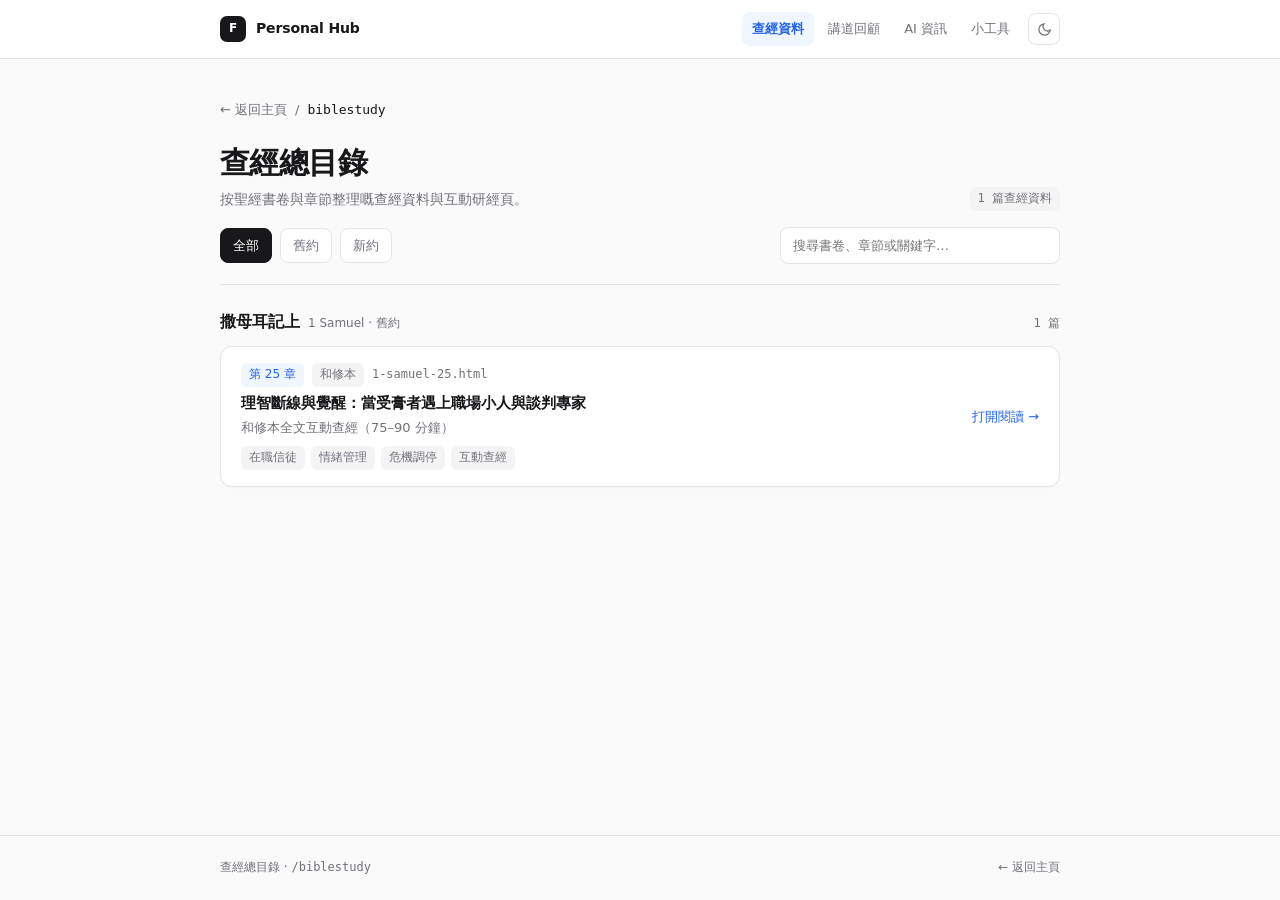
==== biblestudy/index.html @ 3cdf7207 "Redesign site as Personal Hub and add /biblestudy with 1 Samuel 25" ====
<!doctype html>
<html lang="zh-Hant">
<head>
  <meta charset="utf-8" />
  <meta name="viewport" content="width=device-width, initial-scale=1, viewport-fit=cover" />
  <link rel="icon" href="data:," />
  <title>查經總目錄 — Bible Study</title>
  <link rel="stylesheet" href="../assets/css/style.css" />
</head>
<body data-page="biblestudy">
  <header class="site-header">
    <div class="wrap header-inner">
      <a class="brand" href="../">
        <span class="brand-mark" aria-hidden="true">F</span>
        <span>Personal Hub</span>
      </a>
      <nav class="nav" aria-label="主要導覽">
        <a class="nav-primary" href="./">查經資料</a>
        <a href="../#mod-sermons">講道回顧</a>
        <a href="../#mod-ai">AI 資訊</a>
        <a class="hide-sm" href="../#mod-tools">小工具</a>
        <button id="themeToggle" class="theme-btn" type="button" aria-label="切換深淺模式" title="切換深淺模式"></button>
      </nav>
    </div>
  </header>

  <main>
    <div class="wrap stack-md">
      <!-- Breadcrumb -->
      <div class="breadcrumb">
        <a href="../">← 返回主頁</a>
        <span>/</span>
        <span class="mono">biblestudy</span>
      </div>

      <!-- Page Header -->
      <section class="page-head">
        <div class="head-row">
          <div>
            <h1 class="page-title">查經總目錄</h1>
            <p class="page-sub">按聖經書卷與章節整理嘅查經資料與互動研經頁。</p>
          </div>
          <span id="studyTotal" class="badge mono">1 篇查經資料</span>
        </div>

        <div class="search-row">
          <div id="testamentFilters" class="filters" role="group" aria-label="新舊約篩選">
            <button type="button" data-testament="all" class="pill-btn active">全部</button>
            <button type="button" data-testament="old" class="pill-btn">舊約</button>
            <button type="button" data-testament="new" class="pill-btn">新約</button>
          </div>
          <input id="studySearch" class="search-input" type="search" placeholder="搜尋書卷、章節或關鍵字…" aria-label="搜尋查經資料" />
        </div>
      </section>

      <!-- Directory List (dynamically hydrated from ../data/biblestudy.json, with static fallback) -->
      <div id="studyGroups" class="stack-md">
        <section class="book-group">
          <div class="book-head">
            <div class="book-head-left">
              <h2 class="book-name">撒母耳記上</h2>
              <span class="book-en">1 Samuel · 舊約</span>
            </div>
            <span class="book-en mono">1 篇</span>
          </div>
          <div class="card study-list">
            <a class="study-row" href="1-samuel-25.html">
              <div>
                <div class="study-meta">
                  <span class="badge badge-accent">第 25 章</span>
                  <span class="badge">和修本</span>
                  <span class="mono">1-samuel-25.html</span>
                </div>
                <h3 class="item-title">理智斷線與覺醒：當受膏者遇上職場小人與談判專家</h3>
                <p class="item-desc">和修本全文互動查經（75–90 分鐘）</p>
                <div class="tag-list">
                  <span class="badge">在職信徒</span>
                  <span class="badge">情緒管理</span>
                  <span class="badge">危機調停</span>
                  <span class="badge">互動查經</span>
                </div>
              </div>
              <span class="study-row-link">打開閱讀 →</span>
            </a>
          </div>
        </section>
      </div>
    </div>
  </main>

  <footer class="site-footer">
    <div class="wrap footer-inner">
      <span>查經總目錄 · <span class="mono">/biblestudy</span></span>
      <div class="footer-links">
        <a href="../">← 返回主頁</a>
      </div>
    </div>
  </footer>

  <script src="../assets/js/hub.js" defer></script>
</body>
</html>
---- assets/css/style.css ----
/* ==========================================================================
   Personal Hub — Clean & Minimal Design System
   Light mode default (Swiss Minimal) + optional Dark mode ([data-theme="dark"])
   ========================================================================== */

:root {
  --bg: #fafafa;
  --surface: #ffffff;
  --surface-2: #f4f4f5;
  --ink: #18181b;
  --muted: #71717a;
  --border: #e4e4e7;
  --border-hover: #a1a1aa;
  --accent: #18181b;
  --accent-ink: #ffffff;
  --link: #2563eb;
  --link-soft: #eff6ff;
  --radius: 12px;
  --radius-sm: 8px;
  --shadow-sm: 0 1px 2px rgba(15, 23, 42, 0.04);
  --font-sans: "PingFang TC", "Hiragino Sans", "Noto Sans TC", -apple-system, BlinkMacSystemFont, "Segoe UI", system-ui, sans-serif;
  --font-mono: ui-monospace, SFMono-Regular, Menlo, Monaco, Consolas, monospace;
}

[data-theme="dark"] {
  --bg: #111214;
  --surface: #181a1e;
  --surface-2: #202328;
  --ink: #f1f1f3;
  --muted: #989ba3;
  --border: #2a2d34;
  --border-hover: #525763;
  --accent: #f1f1f3;
  --accent-ink: #111214;
  --link: #7dd3fc;
  --link-soft: #1b2834;
  --shadow-sm: 0 1px 2px rgba(0, 0, 0, 0.25);
}

*,
*::before,
*::after {
  box-sizing: border-box;
}

html {
  scroll-behavior: smooth;
  -webkit-text-size-adjust: 100%;
}

body {
  margin: 0;
  font-family: var(--font-sans);
  font-size: 15px;
  line-height: 1.65;
  background-color: var(--bg);
  color: var(--ink);
  min-height: 100vh;
  display: flex;
  flex-direction: column;
  -webkit-font-smoothing: antialiased;
  transition: background-color 0.2s ease, color 0.2s ease;
}

a {
  color: inherit;
  text-decoration: none;
}

button,
input {
  font: inherit;
  color: inherit;
}

.wrap {
  width: 100%;
  max-width: 880px;
  margin: 0 auto;
  padding: 0 20px;
}

/* ---------------- Header ---------------- */
.site-header {
  position: sticky;
  top: 0;
  z-index: 40;
  background-color: var(--surface);
  border-bottom: 1px solid var(--border);
  transition: background-color 0.2s ease, border-color 0.2s ease;
}

.header-inner {
  height: 58px;
  display: flex;
  align-items: center;
  justify-content: space-between;
  gap: 16px;
}

.brand {
  display: inline-flex;
  align-items: center;
  gap: 10px;
  font-weight: 600;
  font-size: 14px;
  letter-spacing: -0.01em;
}

.brand-mark {
  width: 26px;
  height: 26px;
  border-radius: 7px;
  background-color: var(--accent);
  color: var(--accent-ink);
  display: inline-flex;
  align-items: center;
  justify-content: center;
  font-size: 12px;
  font-weight: 700;
}

.nav {
  display: flex;
  align-items: center;
  gap: 4px;
}

.nav a {
  padding: 6px 10px;
  border-radius: var(--radius-sm);
  font-size: 13px;
  color: var(--muted);
  transition: color 0.15s ease, background-color 0.15s ease;
}

.nav a:hover {
  color: var(--ink);
  background-color: var(--surface-2);
}

.nav a.nav-primary {
  background-color: var(--link-soft);
  color: var(--link);
  font-weight: 600;
}

.nav a.nav-primary:hover {
  opacity: 0.88;
}

.theme-btn {
  margin-left: 4px;
  width: 32px;
  height: 32px;
  border-radius: var(--radius-sm);
  border: 1px solid var(--border);
  background-color: var(--surface);
  color: var(--muted);
  display: inline-flex;
  align-items: center;
  justify-content: center;
  cursor: pointer;
  transition: border-color 0.15s ease, color 0.15s ease;
}

.theme-btn:hover {
  border-color: var(--border-hover);
  color: var(--ink);
}

/* ---------------- Main ---------------- */
main {
  flex: 1;
  padding: 40px 0 64px;
}

.stack-lg > * + * {
  margin-top: 40px;
}

.stack-md > * + * {
  margin-top: 24px;
}

.stack-sm > * + * {
  margin-top: 12px;
}

/* ---------------- Page Header & Filters ---------------- */
.page-head {
  display: flex;
  flex-direction: column;
  gap: 16px;
}

.head-row {
  display: flex;
  flex-wrap: wrap;
  align-items: flex-end;
  justify-content: space-between;
  gap: 12px;
}

.page-title {
  margin: 0;
  font-size: clamp(24px, 4vw, 30px);
  font-weight: 600;
  letter-spacing: -0.02em;
  line-height: 1.25;
}

.page-sub {
  margin: 6px 0 0;
  font-size: 14px;
  color: var(--muted);
}

.breadcrumb {
  display: flex;
  align-items: center;
  gap: 8px;
  font-size: 13px;
  color: var(--muted);
}

.breadcrumb a:hover {
  color: var(--ink);
}

.breadcrumb .mono {
  color: var(--ink);
  font-weight: 500;
}

.filters {
  display: flex;
  flex-wrap: wrap;
  align-items: center;
  gap: 8px;
}

.pill-btn {
  padding: 6px 12px;
  border-radius: var(--radius-sm);
  border: 1px solid var(--border);
  background-color: var(--surface);
  color: var(--muted);
  font-size: 13px;
  font-weight: 500;
  cursor: pointer;
  transition: all 0.15s ease;
}

.pill-btn:hover {
  color: var(--ink);
  border-color: var(--border-hover);
}

.pill-btn.active {
  background-color: var(--accent);
  border-color: var(--accent);
  color: var(--accent-ink);
}

.search-row {
  display: flex;
  flex-wrap: wrap;
  align-items: center;
  justify-content: space-between;
  gap: 12px;
  padding-bottom: 20px;
  border-bottom: 1px solid var(--border);
}

.search-input {
  width: 100%;
  max-width: 280px;
  padding: 7px 12px;
  border-radius: var(--radius-sm);
  border: 1px solid var(--border);
  background-color: var(--surface);
  font-size: 13px;
  outline: none;
  transition: border-color 0.15s ease;
}

.search-input:focus {
  border-color: var(--link);
}

/* ---------------- Sections ---------------- */
.section-head {
  display: flex;
  align-items: center;
  justify-content: space-between;
  gap: 12px;
  margin-bottom: 12px;
}

.section-title-group {
  display: flex;
  align-items: center;
  gap: 8px;
}

.section-title {
  margin: 0;
  font-size: 16px;
  font-weight: 600;
  letter-spacing: -0.01em;
}

.section-link {
  font-size: 13px;
  font-weight: 500;
  color: var(--link);
}

.section-link:hover {
  text-decoration: underline;
}

/* ---------------- Badges & Tags ---------------- */
.mono {
  font-family: var(--font-mono);
}

.badge {
  display: inline-flex;
  align-items: center;
  padding: 2px 8px;
  border-radius: 6px;
  font-size: 12px;
  font-weight: 500;
  background-color: var(--surface-2);
  color: var(--muted);
}

.badge-accent {
  background-color: var(--link-soft);
  color: var(--link);
}

.tag-list {
  display: flex;
  flex-wrap: wrap;
  gap: 6px;
  margin-top: 8px;
}

/* ---------------- Cards & Grids ---------------- */
.card {
  background-color: var(--surface);
  border: 1px solid var(--border);
  border-radius: var(--radius);
  box-shadow: var(--shadow-sm);
  transition: border-color 0.15s ease;
}

.card-hover:hover {
  border-color: var(--border-hover);
}

.card-pad {
  padding: 20px;
}

.card-footer {
  padding: 12px 20px;
  background-color: var(--surface-2);
  border-top: 1px solid var(--border);
  border-bottom-left-radius: calc(var(--radius) - 1px);
  border-bottom-right-radius: calc(var(--radius) - 1px);
  display: flex;
  flex-wrap: wrap;
  align-items: center;
  justify-content: space-between;
  gap: 8px;
  font-size: 12px;
  color: var(--muted);
}

.btn-primary {
  display: inline-flex;
  align-items: center;
  justify-content: center;
  gap: 6px;
  padding: 8px 14px;
  border-radius: var(--radius-sm);
  background-color: var(--accent);
  color: var(--accent-ink);
  font-size: 13px;
  font-weight: 500;
  white-space: nowrap;
  transition: opacity 0.15s ease;
}

.btn-primary:hover {
  opacity: 0.88;
}

.grid-3 {
  display: grid;
  grid-template-columns: repeat(3, minmax(0, 1fr));
  gap: 14px;
}

.grid-2 {
  display: grid;
  grid-template-columns: repeat(2, minmax(0, 1fr));
  gap: 14px;
}

/* Feature row inside Bible Study card */
.study-highlight {
  display: flex;
  flex-wrap: wrap;
  align-items: center;
  justify-content: space-between;
  gap: 16px;
}

.study-meta {
  display: flex;
  align-items: center;
  gap: 8px;
  font-size: 12px;
  color: var(--muted);
  margin-bottom: 6px;
}

.item-title {
  margin: 0;
  font-size: 15px;
  font-weight: 600;
  line-height: 1.4;
}

.item-desc {
  margin: 4px 0 0;
  font-size: 13px;
  color: var(--muted);
  line-height: 1.55;
}

/* Sermon Playlist Card */
.sermon-grid {
  display: grid;
  grid-template-columns: minmax(0, 1.35fr) minmax(0, 1fr);
  gap: 20px;
  align-items: center;
}

.video-box {
  position: relative;
  width: 100%;
  aspect-ratio: 16 / 9;
  border-radius: var(--radius-sm);
  overflow: hidden;
  background-color: var(--surface-2);
  border: 1px solid var(--border);
  display: flex;
  flex-direction: column;
  align-items: center;
  justify-content: center;
  text-align: center;
  padding: 20px;
  gap: 10px;
}

.video-box iframe {
  position: absolute;
  inset: 0;
  width: 100%;
  height: 100%;
  border: 0;
}

.play-icon {
  width: 44px;
  height: 44px;
  border-radius: 999px;
  background-color: var(--surface);
  border: 1px solid var(--border);
  display: flex;
  align-items: center;
  justify-content: center;
  color: var(--ink);
}

.playlist-note {
  display: flex;
  flex-direction: column;
  gap: 10px;
}

.playlist-slot {
  padding: 10px 12px;
  border-radius: var(--radius-sm);
  border: 1px solid var(--border);
  font-size: 12px;
  color: var(--muted);
  display: flex;
  align-items: center;
  justify-content: space-between;
  gap: 8px;
}

.playlist-slot.is-highlight {
  background-color: var(--surface-2);
  color: var(--ink);
  font-weight: 500;
}

/* AI & Tool Cards */
.ai-card {
  display: flex;
  flex-direction: column;
  justify-content: space-between;
  gap: 12px;
  padding: 18px;
}

.ai-card-top {
  display: flex;
  align-items: center;
  justify-content: space-between;
  gap: 8px;
  margin-bottom: 8px;
}

.tool-card {
  display: flex;
  align-items: center;
  justify-content: space-between;
  gap: 14px;
  padding: 16px 18px;
}

.dashed-card {
  border: 1px dashed var(--border);
  border-radius: var(--radius);
  padding: 16px 18px;
  color: var(--muted);
  font-size: 13px;
}

/* ---------------- Bible Study Directory List ---------------- */
.book-group {
  display: flex;
  flex-direction: column;
  gap: 10px;
}

.book-head {
  display: flex;
  align-items: baseline;
  justify-content: space-between;
  gap: 12px;
}

.book-head-left {
  display: flex;
  align-items: baseline;
  gap: 8px;
}

.book-name {
  margin: 0;
  font-size: 16px;
  font-weight: 600;
}

.book-en {
  font-size: 12px;
  color: var(--muted);
}

.study-list {
  display: flex;
  flex-direction: column;
}

.study-row {
  display: flex;
  flex-wrap: wrap;
  align-items: center;
  justify-content: space-between;
  gap: 12px;
  padding: 16px 20px;
  transition: background-color 0.15s ease;
}

.study-row + .study-row {
  border-top: 1px solid var(--border);
}

.study-row:hover {
  background-color: var(--surface-2);
}

.study-row-link {
  font-size: 13px;
  font-weight: 500;
  color: var(--link);
  white-space: nowrap;
}

.empty-state {
  padding: 36px 20px;
  text-align: center;
  color: var(--muted);
  font-size: 14px;
}

/* ---------------- Footer ---------------- */
.site-footer {
  border-top: 1px solid var(--border);
  padding: 22px 0;
  font-size: 12px;
  color: var(--muted);
}

.footer-inner {
  display: flex;
  flex-wrap: wrap;
  align-items: center;
  justify-content: space-between;
  gap: 12px;
}

.footer-links {
  display: flex;
  align-items: center;
  gap: 16px;
}

.footer-links a:hover {
  color: var(--ink);
}

.hidden {
  display: none !important;
}

/* ---------------- Responsive ---------------- */
@media (max-width: 720px) {
  main {
    padding: 28px 0 48px;
  }
  .grid-3,
  .grid-2,
  .sermon-grid {
    grid-template-columns: 1fr;
  }
  .nav a.hide-sm {
    display: none;
  }
}
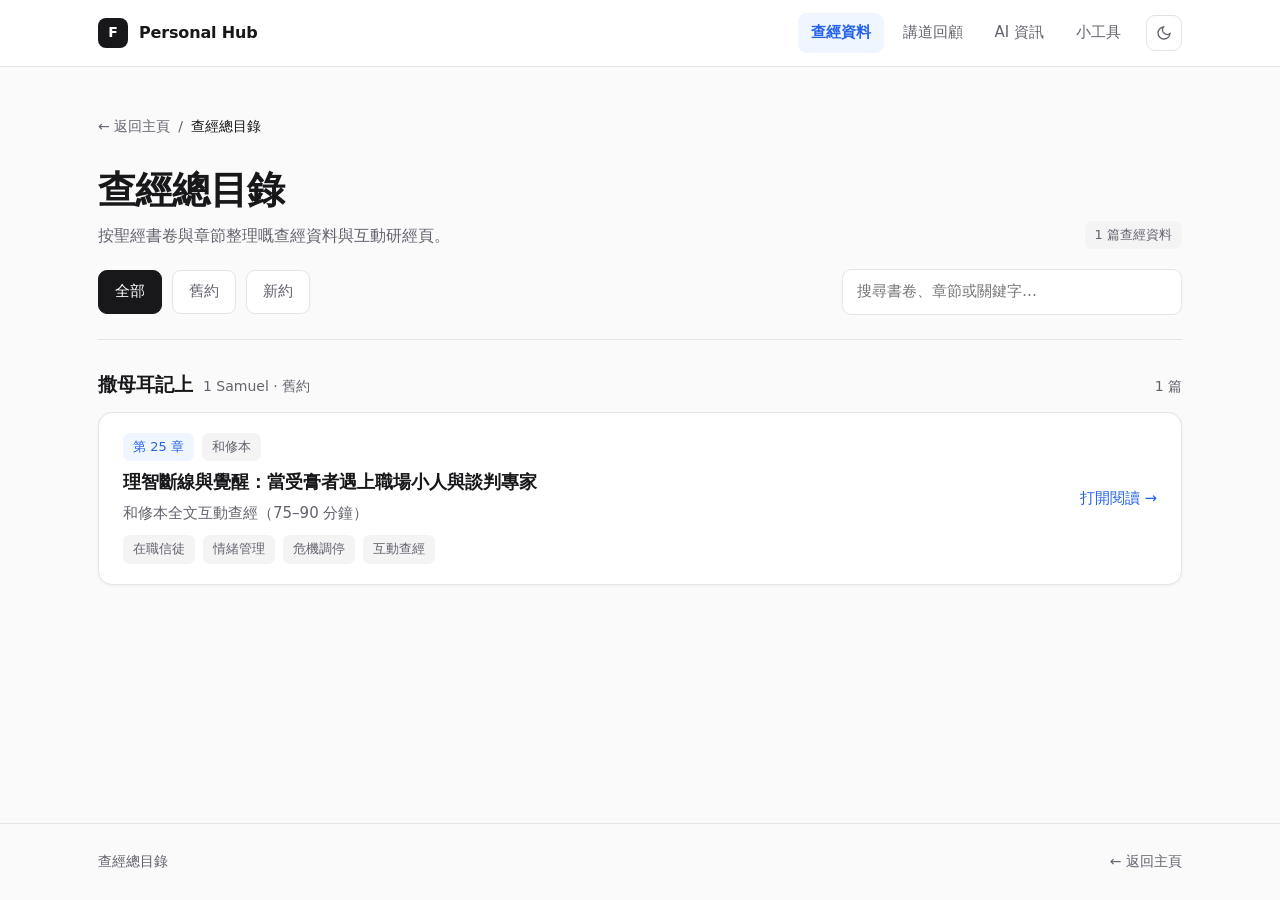
==== commit eb002607: "List latest 3 sermon videos, widen layout, enlarge typography, hide internal paths" ====
--- a/biblestudy/index.html
+++ b/biblestudy/index.html
@@ -30,7 +30,7 @@
       <div class="breadcrumb">
         <a href="../">← 返回主頁</a>
         <span>/</span>
-        <span class="mono">biblestudy</span>
+        <span class="current">查經總目錄</span>
       </div>
 
       <!-- Page Header -->
@@ -40,7 +40,7 @@
             <h1 class="page-title">查經總目錄</h1>
             <p class="page-sub">按聖經書卷與章節整理嘅查經資料與互動研經頁。</p>
           </div>
-          <span id="studyTotal" class="badge mono">1 篇查經資料</span>
+          <span id="studyTotal" class="badge">1 篇查經資料</span>
         </div>
 
         <div class="search-row">
@@ -53,7 +53,7 @@
         </div>
       </section>
 
-      <!-- Directory List (dynamically hydrated from ../data/biblestudy.json, with static fallback) -->
+      <!-- Directory List -->
       <div id="studyGroups" class="stack-md">
         <section class="book-group">
           <div class="book-head">
@@ -61,7 +61,7 @@
               <h2 class="book-name">撒母耳記上</h2>
               <span class="book-en">1 Samuel · 舊約</span>
             </div>
-            <span class="book-en mono">1 篇</span>
+            <span class="book-en">1 篇</span>
           </div>
           <div class="card study-list">
             <a class="study-row" href="1-samuel-25.html">
@@ -69,7 +69,6 @@
                 <div class="study-meta">
                   <span class="badge badge-accent">第 25 章</span>
                   <span class="badge">和修本</span>
-                  <span class="mono">1-samuel-25.html</span>
                 </div>
                 <h3 class="item-title">理智斷線與覺醒：當受膏者遇上職場小人與談判專家</h3>
                 <p class="item-desc">和修本全文互動查經（75–90 分鐘）</p>
@@ -90,7 +89,7 @@
 
   <footer class="site-footer">
     <div class="wrap footer-inner">
-      <span>查經總目錄 · <span class="mono">/biblestudy</span></span>
+      <span>查經總目錄</span>
       <div class="footer-links">
         <a href="../">← 返回主頁</a>
       </div>
--- a/assets/css/style.css
+++ b/assets/css/style.css
@@ -1,6 +1,6 @@
 /* ==========================================================================
-   Personal Hub — Clean & Minimal Design System
-   Light mode default (Swiss Minimal) + optional Dark mode ([data-theme="dark"])
+   Personal Hub — Clean & Spacious Design System
+   Light mode default + optional Dark mode ([data-theme="dark"])
    ========================================================================== */
 
 :root {
@@ -8,16 +8,16 @@
   --surface: #ffffff;
   --surface-2: #f4f4f5;
   --ink: #18181b;
-  --muted: #71717a;
+  --muted: #63636e;
   --border: #e4e4e7;
   --border-hover: #a1a1aa;
   --accent: #18181b;
   --accent-ink: #ffffff;
   --link: #2563eb;
   --link-soft: #eff6ff;
-  --radius: 12px;
-  --radius-sm: 8px;
-  --shadow-sm: 0 1px 2px rgba(15, 23, 42, 0.04);
+  --radius: 14px;
+  --radius-sm: 9px;
+  --shadow-sm: 0 1px 3px rgba(15, 23, 42, 0.05);
   --font-sans: "PingFang TC", "Hiragino Sans", "Noto Sans TC", -apple-system, BlinkMacSystemFont, "Segoe UI", system-ui, sans-serif;
   --font-mono: ui-monospace, SFMono-Regular, Menlo, Monaco, Consolas, monospace;
 }
@@ -27,14 +27,14 @@
   --surface: #181a1e;
   --surface-2: #202328;
   --ink: #f1f1f3;
-  --muted: #989ba3;
+  --muted: #a1a5ae;
   --border: #2a2d34;
   --border-hover: #525763;
   --accent: #f1f1f3;
   --accent-ink: #111214;
   --link: #7dd3fc;
   --link-soft: #1b2834;
-  --shadow-sm: 0 1px 2px rgba(0, 0, 0, 0.25);
+  --shadow-sm: 0 1px 3px rgba(0, 0, 0, 0.28);
 }
 
 *,
@@ -51,8 +51,8 @@
 body {
   margin: 0;
   font-family: var(--font-sans);
-  font-size: 15px;
-  line-height: 1.65;
+  font-size: 16.5px;
+  line-height: 1.7;
   background-color: var(--bg);
   color: var(--ink);
   min-height: 100vh;
@@ -75,9 +75,9 @@
 
 .wrap {
   width: 100%;
-  max-width: 880px;
+  max-width: 1140px;
   margin: 0 auto;
-  padding: 0 20px;
+  padding: 0 28px;
 }
 
 /* ---------------- Header ---------------- */
@@ -91,7 +91,7 @@
 }
 
 .header-inner {
-  height: 58px;
+  height: 66px;
   display: flex;
   align-items: center;
   justify-content: space-between;
@@ -101,35 +101,35 @@
 .brand {
   display: inline-flex;
   align-items: center;
-  gap: 10px;
+  gap: 11px;
   font-weight: 600;
-  font-size: 14px;
+  font-size: 16px;
   letter-spacing: -0.01em;
 }
 
 .brand-mark {
-  width: 26px;
-  height: 26px;
-  border-radius: 7px;
+  width: 30px;
+  height: 30px;
+  border-radius: 8px;
   background-color: var(--accent);
   color: var(--accent-ink);
   display: inline-flex;
   align-items: center;
   justify-content: center;
-  font-size: 12px;
+  font-size: 14px;
   font-weight: 700;
 }
 
 .nav {
   display: flex;
   align-items: center;
-  gap: 4px;
+  gap: 6px;
 }
 
 .nav a {
-  padding: 6px 10px;
+  padding: 7px 13px;
   border-radius: var(--radius-sm);
-  font-size: 13px;
+  font-size: 15px;
   color: var(--muted);
   transition: color 0.15s ease, background-color 0.15s ease;
 }
@@ -150,9 +150,9 @@
 }
 
 .theme-btn {
-  margin-left: 4px;
-  width: 32px;
-  height: 32px;
+  margin-left: 6px;
+  width: 36px;
+  height: 36px;
   border-radius: var(--radius-sm);
   border: 1px solid var(--border);
   background-color: var(--surface);
@@ -172,26 +172,26 @@
 /* ---------------- Main ---------------- */
 main {
   flex: 1;
-  padding: 40px 0 64px;
+  padding: 48px 0 76px;
 }
 
 .stack-lg > * + * {
-  margin-top: 40px;
+  margin-top: 52px;
 }
 
 .stack-md > * + * {
-  margin-top: 24px;
+  margin-top: 28px;
 }
 
 .stack-sm > * + * {
-  margin-top: 12px;
+  margin-top: 14px;
 }
 
 /* ---------------- Page Header & Filters ---------------- */
 .page-head {
   display: flex;
   flex-direction: column;
-  gap: 16px;
+  gap: 20px;
 }
 
 .head-row {
@@ -199,28 +199,28 @@
   flex-wrap: wrap;
   align-items: flex-end;
   justify-content: space-between;
-  gap: 12px;
+  gap: 14px;
 }
 
 .page-title {
   margin: 0;
-  font-size: clamp(24px, 4vw, 30px);
+  font-size: clamp(28px, 3.6vw, 38px);
   font-weight: 600;
   letter-spacing: -0.02em;
   line-height: 1.25;
 }
 
 .page-sub {
-  margin: 6px 0 0;
+  margin: 8px 0 0;
+  font-size: 16px;
+  color: var(--muted);
+}
+
+.breadcrumb {
+  display: flex;
+  align-items: center;
+  gap: 8px;
   font-size: 14px;
-  color: var(--muted);
-}
-
-.breadcrumb {
-  display: flex;
-  align-items: center;
-  gap: 8px;
-  font-size: 13px;
   color: var(--muted);
 }
 
@@ -228,7 +228,7 @@
   color: var(--ink);
 }
 
-.breadcrumb .mono {
+.breadcrumb .current {
   color: var(--ink);
   font-weight: 500;
 }
@@ -237,16 +237,16 @@
   display: flex;
   flex-wrap: wrap;
   align-items: center;
-  gap: 8px;
+  gap: 10px;
 }
 
 .pill-btn {
-  padding: 6px 12px;
+  padding: 8px 16px;
   border-radius: var(--radius-sm);
   border: 1px solid var(--border);
   background-color: var(--surface);
   color: var(--muted);
-  font-size: 13px;
+  font-size: 15px;
   font-weight: 500;
   cursor: pointer;
   transition: all 0.15s ease;
@@ -268,19 +268,19 @@
   flex-wrap: wrap;
   align-items: center;
   justify-content: space-between;
-  gap: 12px;
-  padding-bottom: 20px;
+  gap: 14px;
+  padding-bottom: 24px;
   border-bottom: 1px solid var(--border);
 }
 
 .search-input {
   width: 100%;
-  max-width: 280px;
-  padding: 7px 12px;
+  max-width: 340px;
+  padding: 9px 14px;
   border-radius: var(--radius-sm);
   border: 1px solid var(--border);
   background-color: var(--surface);
-  font-size: 13px;
+  font-size: 15px;
   outline: none;
   transition: border-color 0.15s ease;
 }
@@ -292,27 +292,28 @@
 /* ---------------- Sections ---------------- */
 .section-head {
   display: flex;
+  flex-wrap: wrap;
   align-items: center;
   justify-content: space-between;
   gap: 12px;
-  margin-bottom: 12px;
+  margin-bottom: 16px;
 }
 
 .section-title-group {
   display: flex;
   align-items: center;
-  gap: 8px;
+  gap: 10px;
 }
 
 .section-title {
   margin: 0;
-  font-size: 16px;
+  font-size: 21px;
   font-weight: 600;
   letter-spacing: -0.01em;
 }
 
 .section-link {
-  font-size: 13px;
+  font-size: 15px;
   font-weight: 500;
   color: var(--link);
 }
@@ -322,16 +323,12 @@
 }
 
 /* ---------------- Badges & Tags ---------------- */
-.mono {
-  font-family: var(--font-mono);
-}
-
 .badge {
   display: inline-flex;
   align-items: center;
-  padding: 2px 8px;
-  border-radius: 6px;
-  font-size: 12px;
+  padding: 3px 10px;
+  border-radius: 7px;
+  font-size: 13px;
   font-weight: 500;
   background-color: var(--surface-2);
   color: var(--muted);
@@ -345,8 +342,8 @@
 .tag-list {
   display: flex;
   flex-wrap: wrap;
-  gap: 6px;
-  margin-top: 8px;
+  gap: 8px;
+  margin-top: 10px;
 }
 
 /* ---------------- Cards & Grids ---------------- */
@@ -355,7 +352,7 @@
   border: 1px solid var(--border);
   border-radius: var(--radius);
   box-shadow: var(--shadow-sm);
-  transition: border-color 0.15s ease;
+  transition: border-color 0.15s ease, transform 0.15s ease;
 }
 
 .card-hover:hover {
@@ -363,11 +360,11 @@
 }
 
 .card-pad {
-  padding: 20px;
+  padding: 24px 26px;
 }
 
 .card-footer {
-  padding: 12px 20px;
+  padding: 14px 26px;
   background-color: var(--surface-2);
   border-top: 1px solid var(--border);
   border-bottom-left-radius: calc(var(--radius) - 1px);
@@ -376,8 +373,8 @@
   flex-wrap: wrap;
   align-items: center;
   justify-content: space-between;
-  gap: 8px;
-  font-size: 12px;
+  gap: 10px;
+  font-size: 14px;
   color: var(--muted);
 }
 
@@ -386,11 +383,11 @@
   align-items: center;
   justify-content: center;
   gap: 6px;
-  padding: 8px 14px;
+  padding: 10px 18px;
   border-radius: var(--radius-sm);
   background-color: var(--accent);
   color: var(--accent-ink);
-  font-size: 13px;
+  font-size: 15px;
   font-weight: 500;
   white-space: nowrap;
   transition: opacity 0.15s ease;
@@ -403,13 +400,13 @@
 .grid-3 {
   display: grid;
   grid-template-columns: repeat(3, minmax(0, 1fr));
-  gap: 14px;
+  gap: 20px;
 }
 
 .grid-2 {
   display: grid;
   grid-template-columns: repeat(2, minmax(0, 1fr));
-  gap: 14px;
+  gap: 20px;
 }
 
 /* Feature row inside Bible Study card */
@@ -418,58 +415,104 @@
   flex-wrap: wrap;
   align-items: center;
   justify-content: space-between;
-  gap: 16px;
+  gap: 18px;
 }
 
 .study-meta {
   display: flex;
+  flex-wrap: wrap;
   align-items: center;
   gap: 8px;
-  font-size: 12px;
-  color: var(--muted);
-  margin-bottom: 6px;
+  font-size: 13.5px;
+  color: var(--muted);
+  margin-bottom: 8px;
 }
 
 .item-title {
   margin: 0;
+  font-size: 18px;
+  font-weight: 600;
+  line-height: 1.45;
+}
+
+.item-desc {
+  margin: 6px 0 0;
   font-size: 15px;
-  font-weight: 600;
-  line-height: 1.4;
-}
-
-.item-desc {
-  margin: 4px 0 0;
-  font-size: 13px;
-  color: var(--muted);
-  line-height: 1.55;
-}
-
-/* Sermon Playlist Card */
-.sermon-grid {
-  display: grid;
-  grid-template-columns: minmax(0, 1.35fr) minmax(0, 1fr);
-  gap: 20px;
-  align-items: center;
-}
-
-.video-box {
+  color: var(--muted);
+  line-height: 1.6;
+}
+
+/* ---------------- Sermon Video Cards ---------------- */
+.video-card {
+  overflow: hidden;
+  display: flex;
+  flex-direction: column;
+}
+
+.video-thumb-btn {
+  position: relative;
+  display: block;
+  width: 100%;
+  aspect-ratio: 16 / 9;
+  padding: 0;
+  border: 0;
+  background-color: var(--surface-2);
+  cursor: pointer;
+  overflow: hidden;
+}
+
+.video-thumb-btn img {
+  width: 100%;
+  height: 100%;
+  object-fit: cover;
+  display: block;
+  transition: transform 0.25s ease;
+}
+
+.video-thumb-btn:hover img {
+  transform: scale(1.03);
+}
+
+.video-thumb-overlay {
+  position: absolute;
+  inset: 0;
+  background: linear-gradient(to top, rgba(0, 0, 0, 0.38), rgba(0, 0, 0, 0.08));
+  display: flex;
+  align-items: center;
+  justify-content: center;
+  transition: background 0.2s ease;
+}
+
+.video-thumb-btn:hover .video-thumb-overlay {
+  background: rgba(0, 0, 0, 0.3);
+}
+
+.video-play-badge {
+  width: 54px;
+  height: 54px;
+  border-radius: 999px;
+  background-color: rgba(24, 24, 27, 0.85);
+  color: #ffffff;
+  display: flex;
+  align-items: center;
+  justify-content: center;
+  box-shadow: 0 6px 18px rgba(0, 0, 0, 0.28);
+  transition: transform 0.2s ease, background-color 0.2s ease;
+}
+
+.video-thumb-btn:hover .video-play-badge {
+  transform: scale(1.08);
+  background-color: #dc2626;
+}
+
+.video-embed-box {
   position: relative;
   width: 100%;
   aspect-ratio: 16 / 9;
-  border-radius: var(--radius-sm);
-  overflow: hidden;
-  background-color: var(--surface-2);
-  border: 1px solid var(--border);
-  display: flex;
-  flex-direction: column;
-  align-items: center;
-  justify-content: center;
-  text-align: center;
-  padding: 20px;
-  gap: 10px;
-}
-
-.video-box iframe {
+  background-color: #000;
+}
+
+.video-embed-box iframe {
   position: absolute;
   inset: 0;
   width: 100%;
@@ -477,103 +520,99 @@
   border: 0;
 }
 
-.play-icon {
-  width: 44px;
-  height: 44px;
-  border-radius: 999px;
-  background-color: var(--surface);
-  border: 1px solid var(--border);
-  display: flex;
-  align-items: center;
-  justify-content: center;
-  color: var(--ink);
-}
-
-.playlist-note {
+.video-body {
+  padding: 18px 20px 20px;
+  flex: 1;
   display: flex;
   flex-direction: column;
-  gap: 10px;
-}
-
-.playlist-slot {
-  padding: 10px 12px;
-  border-radius: var(--radius-sm);
-  border: 1px solid var(--border);
-  font-size: 12px;
-  color: var(--muted);
-  display: flex;
-  align-items: center;
-  justify-content: space-between;
-  gap: 8px;
-}
-
-.playlist-slot.is-highlight {
-  background-color: var(--surface-2);
-  color: var(--ink);
-  font-weight: 500;
-}
-
-/* AI & Tool Cards */
-.ai-card {
-  display: flex;
-  flex-direction: column;
   justify-content: space-between;
   gap: 12px;
-  padding: 18px;
-}
-
-.ai-card-top {
-  display: flex;
-  align-items: center;
-  justify-content: space-between;
-  gap: 8px;
-  margin-bottom: 8px;
-}
-
-.tool-card {
-  display: flex;
-  align-items: center;
-  justify-content: space-between;
-  gap: 14px;
-  padding: 16px 18px;
-}
-
-.dashed-card {
-  border: 1px dashed var(--border);
-  border-radius: var(--radius);
-  padding: 16px 18px;
-  color: var(--muted);
-  font-size: 13px;
-}
-
-/* ---------------- Bible Study Directory List ---------------- */
-.book-group {
-  display: flex;
-  flex-direction: column;
-  gap: 10px;
-}
-
-.book-head {
-  display: flex;
-  align-items: baseline;
-  justify-content: space-between;
-  gap: 12px;
-}
-
-.book-head-left {
-  display: flex;
-  align-items: baseline;
-  gap: 8px;
-}
-
-.book-name {
+}
+
+.video-title {
   margin: 0;
   font-size: 16px;
   font-weight: 600;
+  line-height: 1.5;
+  color: var(--ink);
+  display: -webkit-box;
+  -webkit-line-clamp: 2;
+  -webkit-box-orient: vertical;
+  overflow: hidden;
+}
+
+.video-meta-row {
+  display: flex;
+  align-items: center;
+  justify-content: space-between;
+  gap: 10px;
+  font-size: 13.5px;
+  color: var(--muted);
+}
+
+.video-yt-link {
+  color: var(--link);
+  font-weight: 500;
+  white-space: nowrap;
+}
+
+.video-yt-link:hover {
+  text-decoration: underline;
+}
+
+/* AI & Tool Cards */
+.ai-card {
+  display: flex;
+  flex-direction: column;
+  justify-content: space-between;
+  gap: 14px;
+  padding: 22px 24px;
+}
+
+.ai-card-top {
+  display: flex;
+  align-items: center;
+  justify-content: space-between;
+  gap: 8px;
+  margin-bottom: 10px;
+}
+
+.tool-card {
+  display: flex;
+  align-items: center;
+  justify-content: space-between;
+  gap: 16px;
+  padding: 20px 24px;
+}
+
+/* ---------------- Bible Study Directory List ---------------- */
+.book-group {
+  display: flex;
+  flex-direction: column;
+  gap: 12px;
+}
+
+.book-head {
+  display: flex;
+  align-items: baseline;
+  justify-content: space-between;
+  gap: 12px;
+}
+
+.book-head-left {
+  display: flex;
+  align-items: baseline;
+  gap: 10px;
+}
+
+.book-name {
+  margin: 0;
+  font-size: 19px;
+  font-weight: 600;
 }
 
 .book-en {
-  font-size: 12px;
+  font-size: 14px;
   color: var(--muted);
 }
 
@@ -587,8 +626,8 @@
   flex-wrap: wrap;
   align-items: center;
   justify-content: space-between;
-  gap: 12px;
-  padding: 16px 20px;
+  gap: 14px;
+  padding: 20px 24px;
   transition: background-color 0.15s ease;
 }
 
@@ -601,24 +640,24 @@
 }
 
 .study-row-link {
-  font-size: 13px;
+  font-size: 15px;
   font-weight: 500;
   color: var(--link);
   white-space: nowrap;
 }
 
 .empty-state {
-  padding: 36px 20px;
+  padding: 40px 24px;
   text-align: center;
   color: var(--muted);
-  font-size: 14px;
+  font-size: 15px;
 }
 
 /* ---------------- Footer ---------------- */
 .site-footer {
   border-top: 1px solid var(--border);
-  padding: 22px 0;
-  font-size: 12px;
+  padding: 26px 0;
+  font-size: 14px;
   color: var(--muted);
 }
 
@@ -633,7 +672,7 @@
 .footer-links {
   display: flex;
   align-items: center;
-  gap: 16px;
+  gap: 18px;
 }
 
 .footer-links a:hover {
@@ -645,16 +684,27 @@
 }
 
 /* ---------------- Responsive ---------------- */
-@media (max-width: 720px) {
+@media (max-width: 900px) {
+  .grid-3 {
+    grid-template-columns: repeat(2, minmax(0, 1fr));
+  }
+}
+
+@media (max-width: 640px) {
+  .wrap {
+    padding: 0 18px;
+  }
   main {
-    padding: 28px 0 48px;
+    padding: 32px 0 56px;
   }
   .grid-3,
-  .grid-2,
-  .sermon-grid {
+  .grid-2 {
     grid-template-columns: 1fr;
   }
   .nav a.hide-sm {
     display: none;
   }
-}
+  .card-pad {
+    padding: 20px;
+  }
+}
